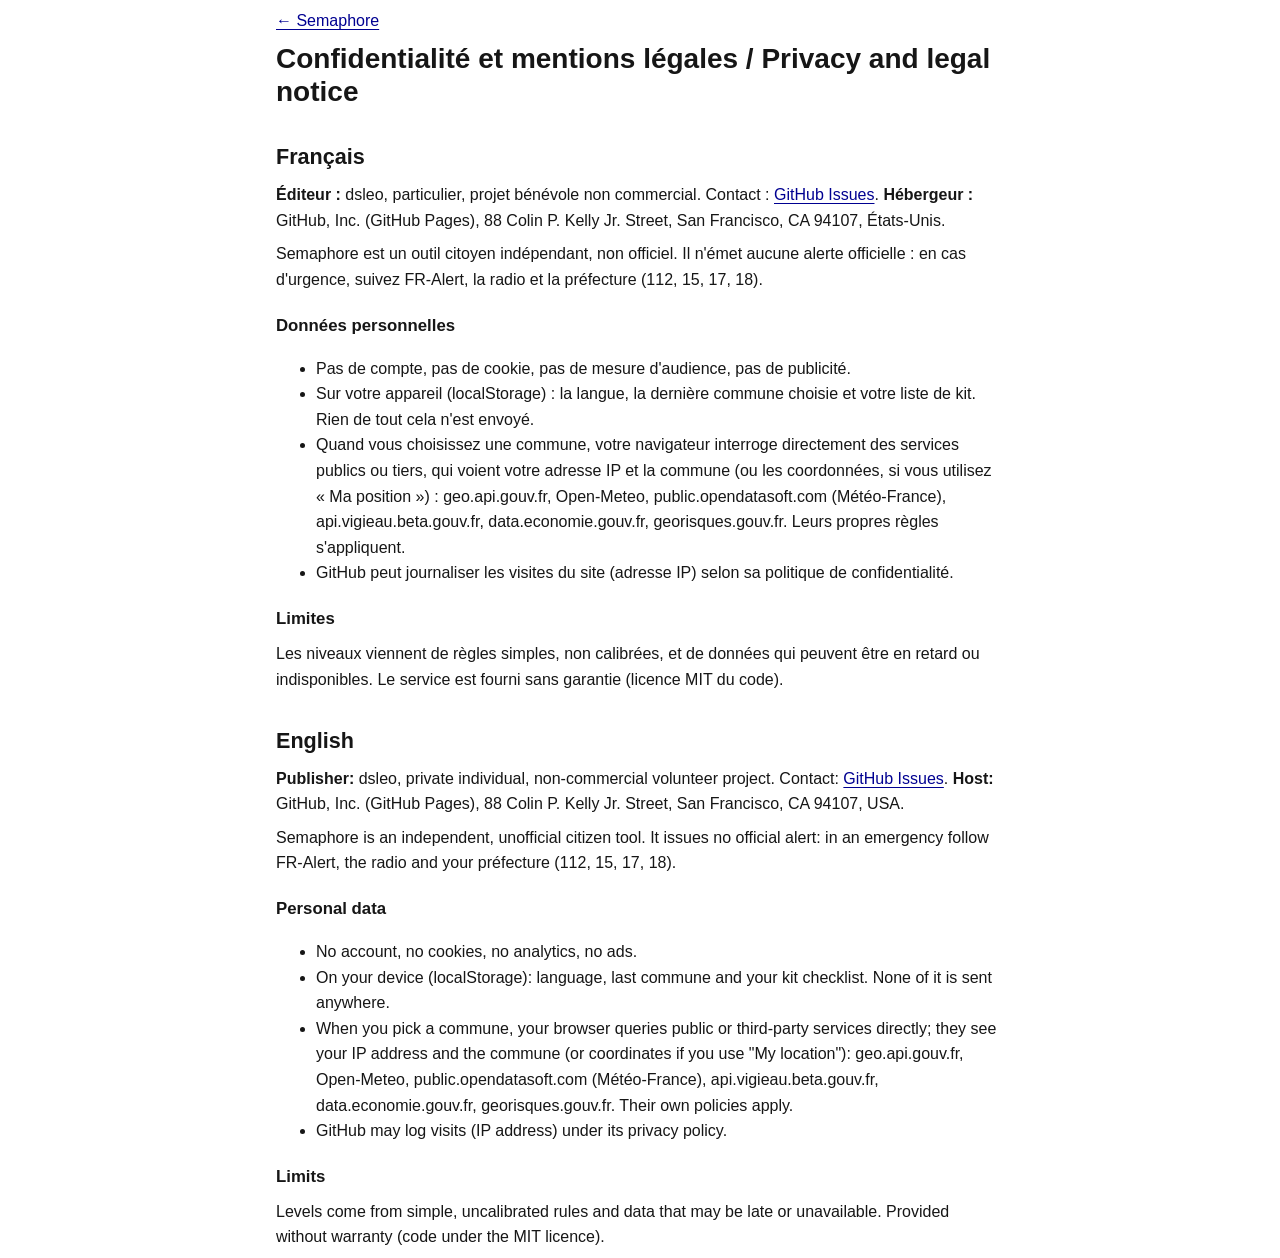
==== docs/privacy.html @ 152a812d "Pre-launch fixes: pipeline alerting, privacy page, CSP, rename to semaphore - Workflow: open a pipel" ====
<!doctype html>
<html lang="fr"><head><meta charset="utf-8"><meta name="viewport" content="width=device-width, initial-scale=1">
<meta http-equiv="Content-Security-Policy" content="default-src 'none'; script-src 'self'; style-src 'self' 'unsafe-inline'; img-src 'self' data:; font-src 'self'; connect-src 'none'; base-uri 'none'; form-action 'none'">
<title>Confidentialité · Semaphore</title><link rel="stylesheet" href="style.css"></head>
<body><main class="wrap">
<p><a href="./">← Semaphore</a></p>
<h1>Confidentialité et mentions légales / Privacy and legal notice</h1>

<h2>Français</h2>
<p><b>Éditeur :</b> dsleo, particulier, projet bénévole non commercial. Contact : <a href="https://github.com/dsleo/semaphore/issues">GitHub Issues</a>. <b>Hébergeur :</b> GitHub, Inc. (GitHub Pages), 88 Colin P. Kelly Jr. Street, San Francisco, CA 94107, États-Unis.</p>
<p>Semaphore est un outil citoyen indépendant, non officiel. Il n'émet aucune alerte officielle : en cas d'urgence, suivez FR-Alert, la radio et la préfecture (112, 15, 17, 18).</p>
<h3>Données personnelles</h3>
<ul>
<li>Pas de compte, pas de cookie, pas de mesure d'audience, pas de publicité.</li>
<li>Sur votre appareil (localStorage) : la langue, la dernière commune choisie et votre liste de kit. Rien de tout cela n'est envoyé.</li>
<li>Quand vous choisissez une commune, votre navigateur interroge directement des services publics ou tiers, qui voient votre adresse IP et la commune (ou les coordonnées, si vous utilisez « Ma position ») : geo.api.gouv.fr, Open-Meteo, public.opendatasoft.com (Météo-France), api.vigieau.beta.gouv.fr, data.economie.gouv.fr, georisques.gouv.fr. Leurs propres règles s'appliquent.</li>
<li>GitHub peut journaliser les visites du site (adresse IP) selon sa politique de confidentialité.</li>
</ul>
<h3>Limites</h3>
<p>Les niveaux viennent de règles simples, non calibrées, et de données qui peuvent être en retard ou indisponibles. Le service est fourni sans garantie (licence MIT du code).</p>

<h2>English</h2>
<p><b>Publisher:</b> dsleo, private individual, non-commercial volunteer project. Contact: <a href="https://github.com/dsleo/semaphore/issues">GitHub Issues</a>. <b>Host:</b> GitHub, Inc. (GitHub Pages), 88 Colin P. Kelly Jr. Street, San Francisco, CA 94107, USA.</p>
<p>Semaphore is an independent, unofficial citizen tool. It issues no official alert: in an emergency follow FR-Alert, the radio and your préfecture (112, 15, 17, 18).</p>
<h3>Personal data</h3>
<ul>
<li>No account, no cookies, no analytics, no ads.</li>
<li>On your device (localStorage): language, last commune and your kit checklist. None of it is sent anywhere.</li>
<li>When you pick a commune, your browser queries public or third-party services directly; they see your IP address and the commune (or coordinates if you use "My location"): geo.api.gouv.fr, Open-Meteo, public.opendatasoft.com (Météo-France), api.vigieau.beta.gouv.fr, data.economie.gouv.fr, georisques.gouv.fr. Their own policies apply.</li>
<li>GitHub may log visits (IP address) under its privacy policy.</li>
</ul>
<h3>Limits</h3>
<p>Levels come from simple, uncalibrated rules and data that may be late or unavailable. Provided without warranty (code under the MIT licence).</p>
</main></body></html>
---- docs/style.css ----
@font-face{font-family:"Marianne";font-style:normal;font-weight:300;font-display:swap;src:url("fonts/Marianne-Light.woff2") format("woff2")}
@font-face{font-family:"Marianne";font-style:normal;font-weight:400;font-display:swap;src:url("fonts/Marianne-Regular.woff2") format("woff2")}
@font-face{font-family:"Marianne";font-style:normal;font-weight:500;font-display:swap;src:url("fonts/Marianne-Medium.woff2") format("woff2")}
@font-face{font-family:"Marianne";font-style:normal;font-weight:700;font-display:swap;src:url("fonts/Marianne-Bold.woff2") format("woff2")}
/* Sober public-service look: white page, one blue, square-ish components, plain Arial-style type,
   underlined links, bordered alerts and accordions. Independent civic tool: no state emblem, no "official" claim. */
:root{
  --bg:#fff;--bg2:#f6f6f6;--ink:#161616;--mut:#666;--line:#ddd;--line2:#929292;--blue:#000091;--blue2:#e3e3fd;--focus:#0a76f6;
  --ok:#000091;--okb:#e3e3fd;--l1:#6e4c00;--l1b:#feebd0;--l2:#b34000;--l2b:#ffe9e6;--l3:#ce0500;--l3b:#ffe9e9;--un:#3a3a3a;--unb:#eee;
  --font:"Marianne",Arial,"Helvetica Neue",Helvetica,sans-serif;
}
@media(prefers-color-scheme:dark){:root{
  --bg:#161616;--bg2:#1e1e1e;--ink:#f6f6f6;--mut:#a6a6a6;--line:#3a3a3a;--line2:#777;--blue:#9a9aff;--blue2:#272747;--focus:#6faeff;
  --ok:#9a9aff;--okb:#272747;--l1:#f3c969;--l1b:#2c2410;--l2:#ff9a66;--l2b:#341a0e;--l3:#ff7a74;--l3b:#361312;--un:#d0d0d0;--unb:#2a2a2a}}
*{box-sizing:border-box}
html{-webkit-text-size-adjust:100%}
body{margin:0;background:var(--bg);color:var(--ink);font:16px/1.6 var(--font)}
a{color:var(--blue);text-underline-offset:3px;text-decoration-thickness:1px}
a:hover{text-decoration-thickness:2px}
button{font:inherit;color:inherit}
:focus-visible{outline:2px solid var(--focus);outline-offset:2px}
.muted{color:var(--mut);font-size:.875rem}
.wrap{max-width:760px;margin:0 auto;padding:0 16px}

/* Header */
.hd{border-bottom:1px solid var(--line);background:var(--bg);position:sticky;top:0;z-index:5}
.hd-in{display:flex;justify-content:space-between;align-items:center;gap:12px;padding-top:12px;padding-bottom:8px}
.brand{line-height:1.25}
.brand b{display:block;font-size:1.05rem;letter-spacing:-.005em}
.brand span{font-size:.75rem;color:var(--mut)}
#lang{background:none;border:1px solid var(--line2);padding:4px 12px;font-size:.8rem;font-weight:700;cursor:pointer}
.tabs{display:flex;gap:0;overflow-x:auto;scrollbar-width:none}
.tab{flex:1 1 auto;white-space:nowrap;background:none;border:0;border-bottom:3px solid transparent;padding:11px 10px 8px;font-size:.9rem;font-weight:500;cursor:pointer;color:var(--ink)}
.tab[aria-current=page]{border-bottom-color:var(--blue);color:var(--blue);font-weight:700}
.tab:hover{background:var(--bg2)}
main{padding-top:20px;padding-bottom:28px;min-height:60vh}
h1{font-size:1.75rem;line-height:1.2;margin:.1em 0 .4em;font-weight:700}
h2{font-size:1.35rem;line-height:1.3;margin:1.6em 0 .5em;font-weight:700}
h2:first-child{margin-top:0}
h3{font-size:1.05rem;margin:1.2em 0 .4em}
details.sub{border-top:1px solid var(--line)}
details.sub>summary{cursor:pointer;font-weight:700;padding:12px 0;list-style:none;display:flex;justify-content:space-between;color:var(--blue)}
details.sub>summary::-webkit-details-marker{display:none}
details.sub>summary::after{content:"+";font-size:1.2rem;line-height:1}
details.sub[open]>summary::after{content:"−"}
details.sub>.in{padding-bottom:8px}
h4{font-size:.95rem;margin:1.2em 0 .4em}
p{margin:.5em 0}
.eyebrow{font-size:.75rem;font-weight:700;letter-spacing:.06em;text-transform:uppercase;color:var(--mut)}

/* Status banner (alert component) */
.alert{border:1px solid var(--line);border-left:8px solid var(--line2);padding:18px 20px;margin:0 0 32px;background:var(--bg)}
.alert h1{margin-top:.2em}
.alert p{font-size:1.05rem}
.a0{border-left-color:var(--ok);background:var(--okb)}.a1{border-left-color:var(--l1);background:var(--l1b)}.a2{border-left-color:var(--l2);background:var(--l2b)}.a3{border-left-color:var(--l3);background:var(--l3b)}.au{border-left-color:var(--un);background:var(--unb)}
.a0 h1{color:var(--ok)}.a1 h1{color:var(--l1)}.a2 h1{color:var(--l2)}.a3 h1{color:var(--l3)}
.scale{display:grid;grid-template-columns:repeat(4,1fr);gap:4px;margin:14px 0 2px;padding:0;list-style:none}
.scale li{font-size:.72rem;line-height:1.25;color:var(--mut);border-top:4px solid var(--line);padding-top:5px}
.scale li.on{color:var(--ink);font-weight:700}
.a0 .scale li.on{border-top-color:var(--ok)}.a1 .scale li.on{border-top-color:var(--l1)}.a2 .scale li.on{border-top-color:var(--l2)}.a3 .scale li.on{border-top-color:var(--l3)}

/* Badges */
.badge{display:inline-block;font-size:.75rem;font-weight:700;text-transform:uppercase;letter-spacing:.02em;padding:2px 8px;border-radius:4px;line-height:1.5}
.b0{background:var(--okb);color:var(--ok)}.b1{background:var(--l1b);color:var(--l1)}.b2{background:var(--l2b);color:var(--l2)}.b3{background:var(--l3b);color:var(--l3)}.bu{background:var(--unb);color:var(--un)}.bn{background:var(--blue2);color:var(--blue)}

/* Risk tiles */
.grid{display:grid;grid-template-columns:repeat(2,1fr);gap:12px;margin:10px 0 0}
@media(min-width:560px){.grid{grid-template-columns:repeat(3,1fr)}}
.tile{display:flex;flex-direction:column;gap:2px;align-items:flex-start;text-align:left;padding:14px;background:var(--bg);border:1px solid var(--line);border-bottom:4px solid var(--line2);cursor:pointer}
.tile:hover{background:var(--bg2)}
.tile .ico{width:30px;height:30px;color:var(--blue);margin-bottom:4px}
.tile .tn{font-weight:700}
.tile .ts{font-size:1.5rem;font-weight:700;line-height:1.2}.tile .ts small{font-size:.75rem;font-weight:400;color:var(--mut)}
.tile.t0{border-bottom-color:var(--ok)}.tile.t1{border-bottom-color:var(--l1)}.tile.t2{border-bottom-color:var(--l2)}.tile.t3{border-bottom-color:var(--l3)}.tile.tu{border-bottom-color:var(--un)}
.tile[aria-pressed=true]{outline:2px solid var(--blue);outline-offset:-1px;background:var(--blue2)}

/* Panels */
.panel{border:1px solid var(--line);padding:20px;margin:16px 0;background:var(--bg)}
.panel h2,.panel h3:first-child{margin-top:0}
.hz{padding:16px 0;border-top:1px solid var(--line)}.hz:first-of-type{border-top:0;padding-top:0}
.hz h3{margin:.3em 0}
.todo{margin:.4em 0;padding-left:1.4em}.todo li{margin:.35em 0;padding-left:.2em}
.avoid{margin:.4em 0;padding-left:1.4em}.avoid li{margin:.3em 0;color:var(--mut)}
.lab{font-size:.8rem;font-weight:700;text-transform:uppercase;letter-spacing:.05em;color:var(--mut);margin:1.3em 0 .3em}
.row{display:flex;justify-content:space-between;gap:12px;align-items:baseline;padding:9px 0;border-top:1px solid var(--line)}
.row:first-child{border-top:0}

/* Accordion */
.accs{margin:10px 0}
details.acc{border:1px solid var(--line);border-top:0;background:var(--bg)}
.accs>details.acc:first-child{border-top:1px solid var(--line)}
details.acc>summary{list-style:none;cursor:pointer;padding:14px 48px 14px 16px;font-weight:700;position:relative;color:var(--blue)}
details.acc>summary::-webkit-details-marker{display:none}
details.acc>summary:after{content:"+";position:absolute;right:16px;top:50%;transform:translateY(-52%);font-size:1.4rem;font-weight:400;line-height:1}
details.acc[open]>summary:after{content:"−"}
details.acc>summary:hover{background:var(--bg2)}
details.acc>.in{padding:4px 16px 18px}
details.plain{margin-top:14px}details.plain>summary{cursor:pointer;color:var(--blue);font-weight:700}

/* Tables */
.tw{overflow-x:auto}
table{border-collapse:collapse;width:100%;font-size:.875rem}
th{text-align:left;font-size:.75rem;text-transform:uppercase;letter-spacing:.04em;color:var(--mut);font-weight:700}
td,th{border-bottom:1px solid var(--line);padding:9px 8px 9px 0;vertical-align:top}
.lvls{list-style:none;padding:0;margin:.6em 0}.lvls li{padding:12px 0;border-top:1px solid var(--line)}.lvls li:first-child{border-top:0}
ul.plainl{padding-left:1.2em}ul.plainl li{margin:.4em 0}
.links{list-style:none;padding:0;margin:.3em 0}.links li{margin:.35em 0}
.notice{border-left:4px solid var(--blue);background:var(--blue2);padding:10px 14px;margin:14px 0;font-size:.9rem}
.next{display:inline-block;margin:6px 0;font-weight:700}

/* Preparedness */
.persons{display:flex;align-items:center;gap:14px;margin:8px 0}
.persons button{width:44px;height:44px;border:1px solid var(--blue);background:var(--bg);color:var(--blue);font-size:1.4rem;cursor:pointer}
.persons output{font-size:1.5rem;font-weight:700;min-width:2ch;text-align:center}
.bar{height:10px;background:var(--line);margin:10px 0 6px}.bar b{display:block;height:100%;background:var(--ok)}
.btn{display:inline-block;background:var(--blue);color:#fff;border:1px solid var(--blue);padding:9px 18px;font-weight:700;cursor:pointer;text-decoration:none}

.btn.sec{background:var(--bg);color:var(--blue)}
.need{background:var(--okb);color:var(--ok);padding:10px 14px;font-weight:700;margin:10px 0}
.chk{display:flex;gap:14px;align-items:flex-start;padding:12px 0;border-top:1px solid var(--line);cursor:pointer}
.chk:first-of-type{border-top:0}
.chk input{appearance:none;flex:none;width:24px;height:24px;border:2px solid var(--ink);margin:1px 0 0;background:var(--bg);cursor:pointer;display:grid;place-items:center}
.chk input:checked{background:var(--blue);border-color:var(--blue)}
.chk input:checked:after{content:"";width:6px;height:12px;border:solid #fff;border-width:0 3px 3px 0;transform:rotate(45deg) translate(-1px,-1px)}
.chk small{display:block;color:var(--mut);font-size:.85rem;line-height:1.4;margin-top:2px}

/* Trends */
.tr{padding:14px 0;border-top:1px solid var(--line)}.tr:first-child{border-top:0}
.trh{display:flex;justify-content:space-between;gap:10px;flex-wrap:wrap;align-items:baseline}
.spark{width:100%;height:56px;display:block;margin-top:8px;overflow:visible}
.spark .col{fill:transparent;cursor:pointer}.spark .col:hover,.spark .col.hot{fill:var(--blue2)}
.spark .bar0{fill:var(--ok)}.spark .bar1{fill:var(--l1)}.spark .bar2{fill:var(--l2)}.spark .bar3{fill:var(--l3)}.spark .gap{fill:var(--line2)}.spark .recon{opacity:.45}
.tip{min-height:1.6em;font-size:.85rem;margin-top:4px;color:var(--ink)}
.axis{display:flex;justify-content:space-between;font-size:.72rem;color:var(--mut)}

footer{border-top:1px solid var(--line);background:var(--bg2);padding:12px 0 18px;font-size:.8rem;color:var(--mut)}
footer p{margin:.4em 0}
@media(prefers-color-scheme:dark){.btn{color:#161616}}

/* Commune picker + France map */
#city{background:none;border:1px solid var(--line2);padding:4px 12px;font-size:.8rem;font-weight:700;cursor:pointer;margin-left:auto;max-width:48vw;overflow:hidden;text-overflow:ellipsis;white-space:nowrap}
#city[hidden]{display:none}
.pickrow{display:flex;gap:8px;margin-top:6px}
.combo{position:relative;flex:1;min-width:0}
#qs{position:absolute;left:0;right:0;top:100%;z-index:20;margin:0;padding:0;list-style:none;background:var(--bg);border:1px solid var(--line2);border-top:0;max-height:280px;overflow:auto;box-shadow:0 6px 16px rgba(0,0,0,.25)}
#qs[hidden]{display:none}
#qs li{padding:10px 12px;cursor:pointer;border-bottom:1px solid var(--line)}
#qs li:last-child{border-bottom:0}
#qs li:hover,#qs li[aria-selected=true]{background:var(--blue2)}
#q{width:100%;font:inherit;padding:10px 12px;border:1px solid var(--line2);border-bottom:2px solid var(--ink);background:var(--bg2);color:var(--ink);border-radius:0}
.chip{font:inherit;font-size:.875rem;background:var(--blue2);color:var(--blue);border:1px solid transparent;padding:4px 12px;margin:0 6px 6px 0;cursor:pointer;border-radius:16px}
.chip:hover{border-color:var(--blue)}
.mapbox{margin-top:20px}
#fmap svg{width:100%;max-height:70vh;display:block}
.dep{fill:var(--blue2);stroke:var(--bg);stroke-width:.8;cursor:pointer;outline:none;-webkit-tap-highlight-color:transparent}
.dep:hover,.dep:focus-visible{fill:var(--blue);stroke:var(--blue);stroke-width:1.5}
#deptcity{border:1px solid var(--line2);background:var(--bg);color:var(--ink);padding:0;max-width:min(520px,92vw);width:100%}
#deptcity::backdrop{background:rgba(0,0,0,.55)}
.dlg{padding:20px 20px 12px;position:relative}.dlg h2{margin:0 0 .8em;font-size:1.15rem;padding-right:32px}
.x{position:absolute;top:8px;right:8px;background:none;border:0;font-size:1.6rem;line-height:1;cursor:pointer;padding:4px 10px}
#home{color:inherit;text-decoration:none}
@media print{.hd,.btn,.persons{display:none}body{background:#fff;color:#000}.panel{border:0;padding:0}}
.spark rect:not(.col){pointer-events:none}

.meas{list-style:none;padding:0;margin:.4em 0}.meas li{padding:12px 0;border-top:1px solid var(--line)}.meas li:first-child{border-top:0}
.mh{display:flex;justify-content:space-between;gap:10px;align-items:flex-start;margin-bottom:2px}

.skip{position:absolute;left:-999px;top:0;background:var(--blue);color:#fff;padding:8px 14px;z-index:10}.skip:focus{left:0}
.spark .col:focus-visible{outline:2px solid var(--focus);outline-offset:1px}
select{font:inherit;padding:6px 10px;border:1px solid var(--line2);background:var(--bg);color:var(--ink);margin:6px 0 10px}
.alert .muted{color:var(--ink);opacity:.8}

details.acc.sep{border-top:1px solid var(--line);margin:14px 0}details.acc>summary h2,details.acc>summary h3{display:inline;font-size:inherit;margin:0}.scale li.off{visibility:hidden}

.logo-w{display:inline-flex;align-items:center;gap:9px;color:var(--blue)}.logo-w b{font-size:1.35rem;letter-spacing:.02em;color:var(--ink)}

.emerg{margin:16px 0 0;border:1px solid var(--line);border-left:4px solid var(--blue);background:var(--bg);font-size:.85rem}
.emerg>summary{cursor:pointer;padding:7px 12px;font-weight:700;color:var(--blue);list-style:none}
.emerg>summary::-webkit-details-marker{display:none}
.emerg>summary:hover{background:var(--bg2)}
.emerg>p{margin:0;padding:0 12px 10px}

main#view{padding-top:28px}
.upd{margin-top:14px!important}

#foot{display:flex;flex-wrap:wrap;align-items:center;justify-content:space-between;gap:6px 16px}
#foot .upd{margin:0;order:2}
#foot .emerg{order:1;margin:0;flex:0 1 auto;background:transparent}
#foot .emerg[open]{order:3;flex-basis:100%}
#foot .emerg>summary{padding:4px 0 4px 10px;font-size:.8rem}
#foot .emerg>p{padding:4px 0 2px 10px}

#foot .emerg{border:0;border-left:3px solid var(--blue)}

.maptools{margin:0 0 8px;text-align:center}.maptools select{font:inherit;padding:6px 8px;border:1px solid var(--line2);background:var(--bg2);color:var(--ink);max-width:100%}
.dep.l0,.sw.l0{fill:var(--okb);background:var(--okb)}.dep.l1,.sw.l1{fill:#f3c969;background:#f3c969}.dep.l2,.sw.l2{fill:#ff9a66;background:#ff9a66}.dep.l3,.sw.l3{fill:#e1000f;background:#e1000f}.dep.lu,.sw.lu{fill:var(--unb);background:var(--unb)}
.dep.l0:hover,.dep.l1:hover,.dep.l2:hover,.dep.l3:hover,.dep.lu:hover,.dep.l0:focus-visible,.dep.l1:focus-visible,.dep.l2:focus-visible,.dep.l3:focus-visible,.dep.lu:focus-visible{stroke:var(--ink);stroke-width:2;fill-opacity:.8}
.sw{display:inline-block;width:10px;height:10px;margin-right:6px;vertical-align:-2px;border:1px solid var(--line2)}
.mapbox{position:relative}#maptip{position:absolute;z-index:5;pointer-events:none;max-width:min(320px,80vw);background:var(--ink);color:var(--bg);padding:6px 10px;font-size:.85rem;line-height:1.3}
.mapwrap{display:flex;gap:12px;align-items:stretch}.mapwrap #fmap{flex:1;min-width:0}.lgd{display:flex;flex-direction:column;align-items:center;justify-content:center;gap:8px;padding:12px 0}.lbar{display:block;width:10px;height:min(40vh,220px);border:1px solid var(--line2);background:linear-gradient(0deg,var(--okb) 0%,#f3c969 38%,#ff9a66 68%,#e1000f 100%);cursor:crosshair}
.dp{margin-top:16px;border-top:2px solid var(--line);padding-top:12px}.dp .dh{font-size:1.15rem;margin:.2em 0 .6em}
.cta{text-align:center}
.chips{display:flex;flex-wrap:wrap;justify-content:center;gap:6px}.chips .chip{margin:0}.chips .chip.on{background:var(--blue);color:var(--bg)}.chips .chip.more{font-weight:700}
.sum{text-align:center;margin:8px 0 0;min-height:1.3em}
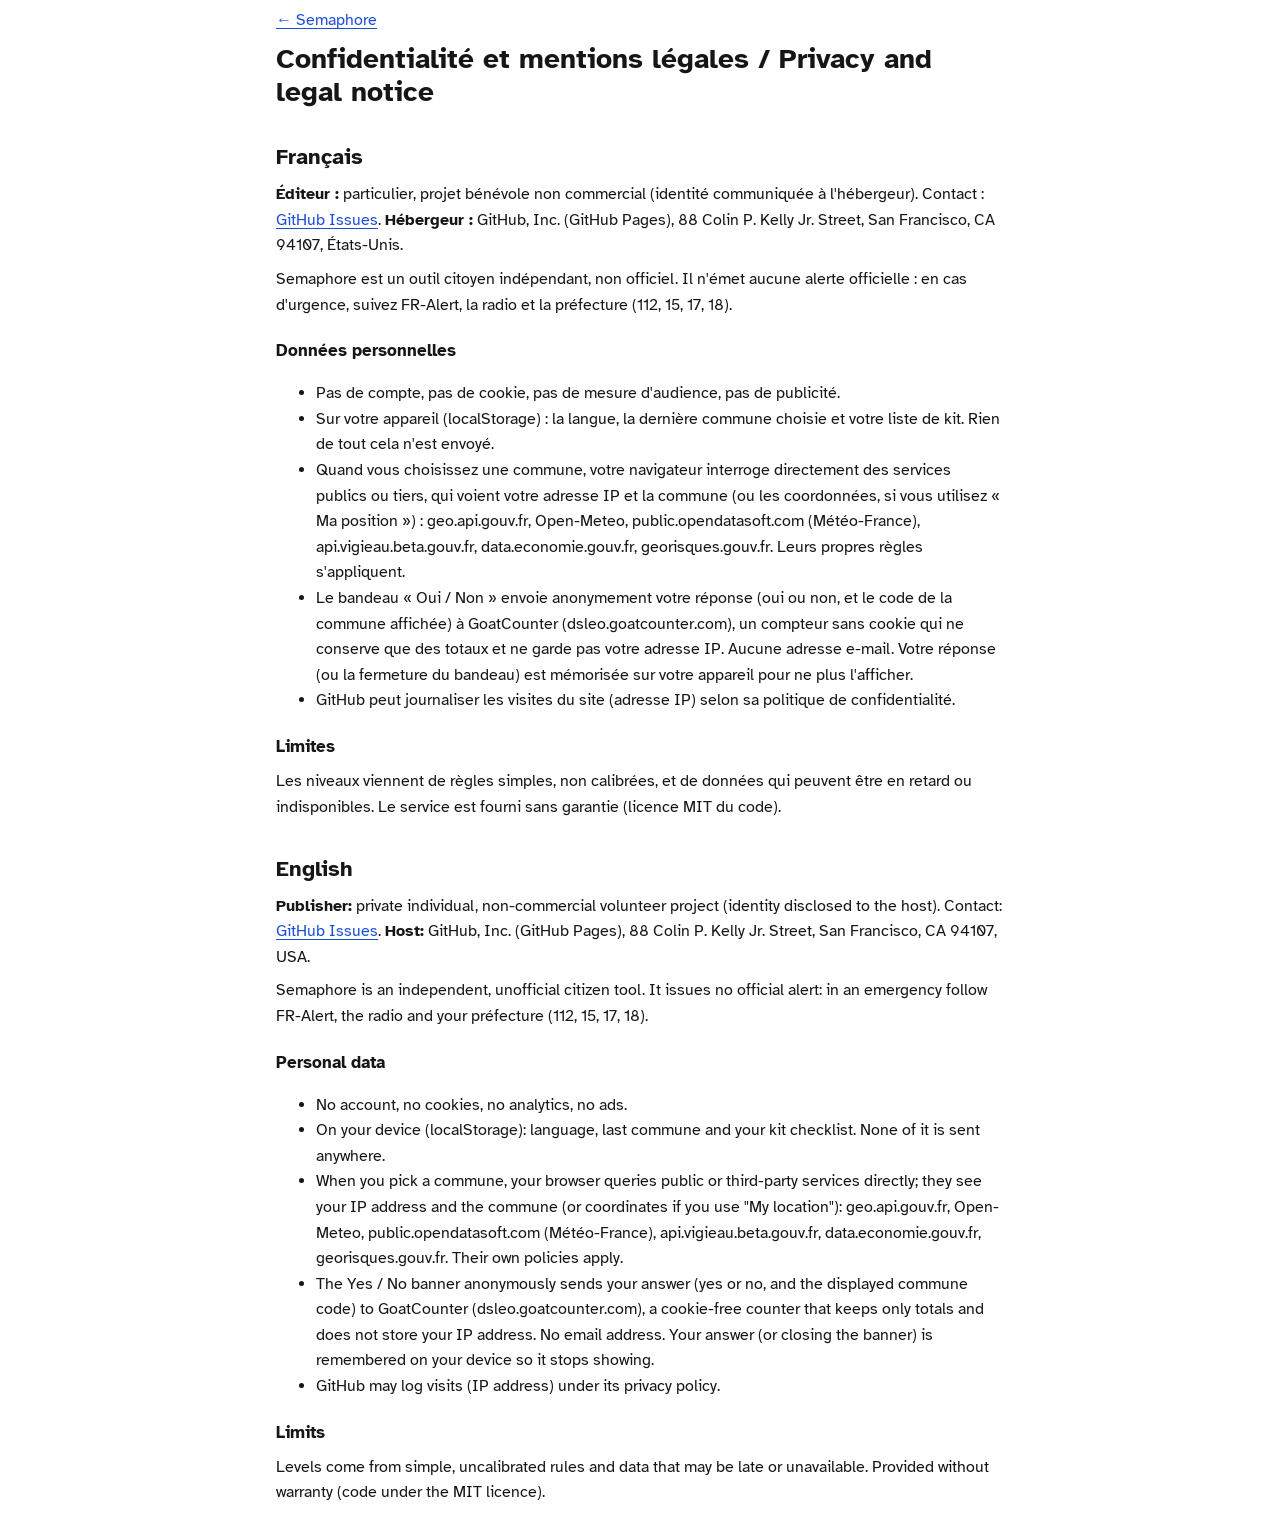
==== commit bff5b03e: "Pre-launch hardening: new look, security fixes, self-chaining refresh, alerts - Atkinson Hyperlegibl" ====
--- a/docs/privacy.html
+++ b/docs/privacy.html
@@ -7,26 +7,28 @@
 <h1>Confidentialité et mentions légales / Privacy and legal notice</h1>
 
 <h2>Français</h2>
-<p><b>Éditeur :</b> dsleo, particulier, projet bénévole non commercial. Contact : <a href="https://github.com/dsleo/semaphore/issues">GitHub Issues</a>. <b>Hébergeur :</b> GitHub, Inc. (GitHub Pages), 88 Colin P. Kelly Jr. Street, San Francisco, CA 94107, États-Unis.</p>
+<p><b>Éditeur :</b> particulier, projet bénévole non commercial (identité communiquée à l'hébergeur). Contact : <a href="https://github.com/dsleo/semaphore/issues">GitHub Issues</a>. <b>Hébergeur :</b> GitHub, Inc. (GitHub Pages), 88 Colin P. Kelly Jr. Street, San Francisco, CA 94107, États-Unis.</p>
 <p>Semaphore est un outil citoyen indépendant, non officiel. Il n'émet aucune alerte officielle : en cas d'urgence, suivez FR-Alert, la radio et la préfecture (112, 15, 17, 18).</p>
 <h3>Données personnelles</h3>
 <ul>
 <li>Pas de compte, pas de cookie, pas de mesure d'audience, pas de publicité.</li>
 <li>Sur votre appareil (localStorage) : la langue, la dernière commune choisie et votre liste de kit. Rien de tout cela n'est envoyé.</li>
 <li>Quand vous choisissez une commune, votre navigateur interroge directement des services publics ou tiers, qui voient votre adresse IP et la commune (ou les coordonnées, si vous utilisez « Ma position ») : geo.api.gouv.fr, Open-Meteo, public.opendatasoft.com (Météo-France), api.vigieau.beta.gouv.fr, data.economie.gouv.fr, georisques.gouv.fr. Leurs propres règles s'appliquent.</li>
+<li>Le bandeau « Oui / Non » envoie anonymement votre réponse (oui ou non, et le code de la commune affichée) à GoatCounter (dsleo.goatcounter.com), un compteur sans cookie qui ne conserve que des totaux et ne garde pas votre adresse IP. Aucune adresse e-mail. Votre réponse (ou la fermeture du bandeau) est mémorisée sur votre appareil pour ne plus l'afficher.</li>
 <li>GitHub peut journaliser les visites du site (adresse IP) selon sa politique de confidentialité.</li>
 </ul>
 <h3>Limites</h3>
 <p>Les niveaux viennent de règles simples, non calibrées, et de données qui peuvent être en retard ou indisponibles. Le service est fourni sans garantie (licence MIT du code).</p>
 
 <h2>English</h2>
-<p><b>Publisher:</b> dsleo, private individual, non-commercial volunteer project. Contact: <a href="https://github.com/dsleo/semaphore/issues">GitHub Issues</a>. <b>Host:</b> GitHub, Inc. (GitHub Pages), 88 Colin P. Kelly Jr. Street, San Francisco, CA 94107, USA.</p>
+<p><b>Publisher:</b> private individual, non-commercial volunteer project (identity disclosed to the host). Contact: <a href="https://github.com/dsleo/semaphore/issues">GitHub Issues</a>. <b>Host:</b> GitHub, Inc. (GitHub Pages), 88 Colin P. Kelly Jr. Street, San Francisco, CA 94107, USA.</p>
 <p>Semaphore is an independent, unofficial citizen tool. It issues no official alert: in an emergency follow FR-Alert, the radio and your préfecture (112, 15, 17, 18).</p>
 <h3>Personal data</h3>
 <ul>
 <li>No account, no cookies, no analytics, no ads.</li>
 <li>On your device (localStorage): language, last commune and your kit checklist. None of it is sent anywhere.</li>
 <li>When you pick a commune, your browser queries public or third-party services directly; they see your IP address and the commune (or coordinates if you use "My location"): geo.api.gouv.fr, Open-Meteo, public.opendatasoft.com (Météo-France), api.vigieau.beta.gouv.fr, data.economie.gouv.fr, georisques.gouv.fr. Their own policies apply.</li>
+<li>The Yes / No banner anonymously sends your answer (yes or no, and the displayed commune code) to GoatCounter (dsleo.goatcounter.com), a cookie-free counter that keeps only totals and does not store your IP address. No email address. Your answer (or closing the banner) is remembered on your device so it stops showing.</li>
 <li>GitHub may log visits (IP address) under its privacy policy.</li>
 </ul>
 <h3>Limits</h3>
--- a/docs/style.css
+++ b/docs/style.css
@@ -1,17 +1,15 @@
-@font-face{font-family:"Marianne";font-style:normal;font-weight:300;font-display:swap;src:url("fonts/Marianne-Light.woff2") format("woff2")}
-@font-face{font-family:"Marianne";font-style:normal;font-weight:400;font-display:swap;src:url("fonts/Marianne-Regular.woff2") format("woff2")}
-@font-face{font-family:"Marianne";font-style:normal;font-weight:500;font-display:swap;src:url("fonts/Marianne-Medium.woff2") format("woff2")}
-@font-face{font-family:"Marianne";font-style:normal;font-weight:700;font-display:swap;src:url("fonts/Marianne-Bold.woff2") format("woff2")}
+@font-face{font-family:"Atkinson Hyperlegible";font-style:normal;font-weight:400;font-display:swap;src:url("fonts/AtkinsonHyperlegible-Regular.woff2") format("woff2")}
+@font-face{font-family:"Atkinson Hyperlegible";font-style:normal;font-weight:700;font-display:swap;src:url("fonts/AtkinsonHyperlegible-Bold.woff2") format("woff2")}
 /* Sober public-service look: white page, one blue, square-ish components, plain Arial-style type,
    underlined links, bordered alerts and accordions. Independent civic tool: no state emblem, no "official" claim. */
 :root{
-  --bg:#fff;--bg2:#f6f6f6;--ink:#161616;--mut:#666;--line:#ddd;--line2:#929292;--blue:#000091;--blue2:#e3e3fd;--focus:#0a76f6;
-  --ok:#000091;--okb:#e3e3fd;--l1:#6e4c00;--l1b:#feebd0;--l2:#b34000;--l2b:#ffe9e6;--l3:#ce0500;--l3b:#ffe9e9;--un:#3a3a3a;--unb:#eee;
-  --font:"Marianne",Arial,"Helvetica Neue",Helvetica,sans-serif;
+  --bg:#fff;--bg2:#f6f6f6;--ink:#161616;--mut:#666;--line:#ddd;--line2:#929292;--blue:#1D4ED8;--blue2:#E6EDFC;--focus:#0a76f6;
+  --ok:#1D4ED8;--okb:#E6EDFC;--l1:#6e4c00;--l1b:#feebd0;--l2:#b34000;--l2b:#ffe9e6;--l3:#ce0500;--l3b:#ffe9e9;--un:#3a3a3a;--unb:#eee;
+  --font:"Atkinson Hyperlegible",Arial,"Helvetica Neue",Helvetica,sans-serif;
 }
 @media(prefers-color-scheme:dark){:root{
-  --bg:#161616;--bg2:#1e1e1e;--ink:#f6f6f6;--mut:#a6a6a6;--line:#3a3a3a;--line2:#777;--blue:#9a9aff;--blue2:#272747;--focus:#6faeff;
-  --ok:#9a9aff;--okb:#272747;--l1:#f3c969;--l1b:#2c2410;--l2:#ff9a66;--l2b:#341a0e;--l3:#ff7a74;--l3b:#361312;--un:#d0d0d0;--unb:#2a2a2a}}
+  --bg:#161616;--bg2:#1e1e1e;--ink:#f6f6f6;--mut:#a6a6a6;--line:#3a3a3a;--line2:#777;--blue:#8FB1FF;--blue2:#16233F;--focus:#6faeff;
+  --ok:#8FB1FF;--okb:#16233F;--l1:#f3c969;--l1b:#2c2410;--l2:#ff9a66;--l2b:#341a0e;--l3:#ff7a74;--l3b:#361312;--un:#d0d0d0;--unb:#2a2a2a}}
 *{box-sizing:border-box}
 html{-webkit-text-size-adjust:100%}
 body{margin:0;background:var(--bg);color:var(--ink);font:16px/1.6 var(--font)}
@@ -202,3 +200,7 @@
 .cta{text-align:center}
 .chips{display:flex;flex-wrap:wrap;justify-content:center;gap:6px}.chips .chip{margin:0}.chips .chip.on{background:var(--blue);color:var(--bg)}.chips .chip.more{font-weight:700}
 .sum{text-align:center;margin:8px 0 0;min-height:1.3em}
+.ask{display:flex;flex-wrap:wrap;align-items:center;justify-content:space-between;gap:8px 16px;margin:0 0 16px;padding:8px 8px 8px 16px;border:1px solid var(--line);background:var(--blue2);font-size:.9rem}.ask p{margin:0}
+.ask-b{display:flex;align-items:center;gap:8px}.ask-b button{font:inherit;min-height:44px;min-width:44px;padding:0 14px;border:1px solid var(--blue);background:none;color:var(--ink);cursor:pointer}.ask-b button:hover{box-shadow:inset 0 0 0 1px var(--blue)}
+.ask-b button[data-v=x]{border-color:transparent;color:var(--mut);padding:0 10px}.ask-b button[data-v=x]:hover{box-shadow:none;color:var(--ink)}
+@media print{.ask{display:none}}
